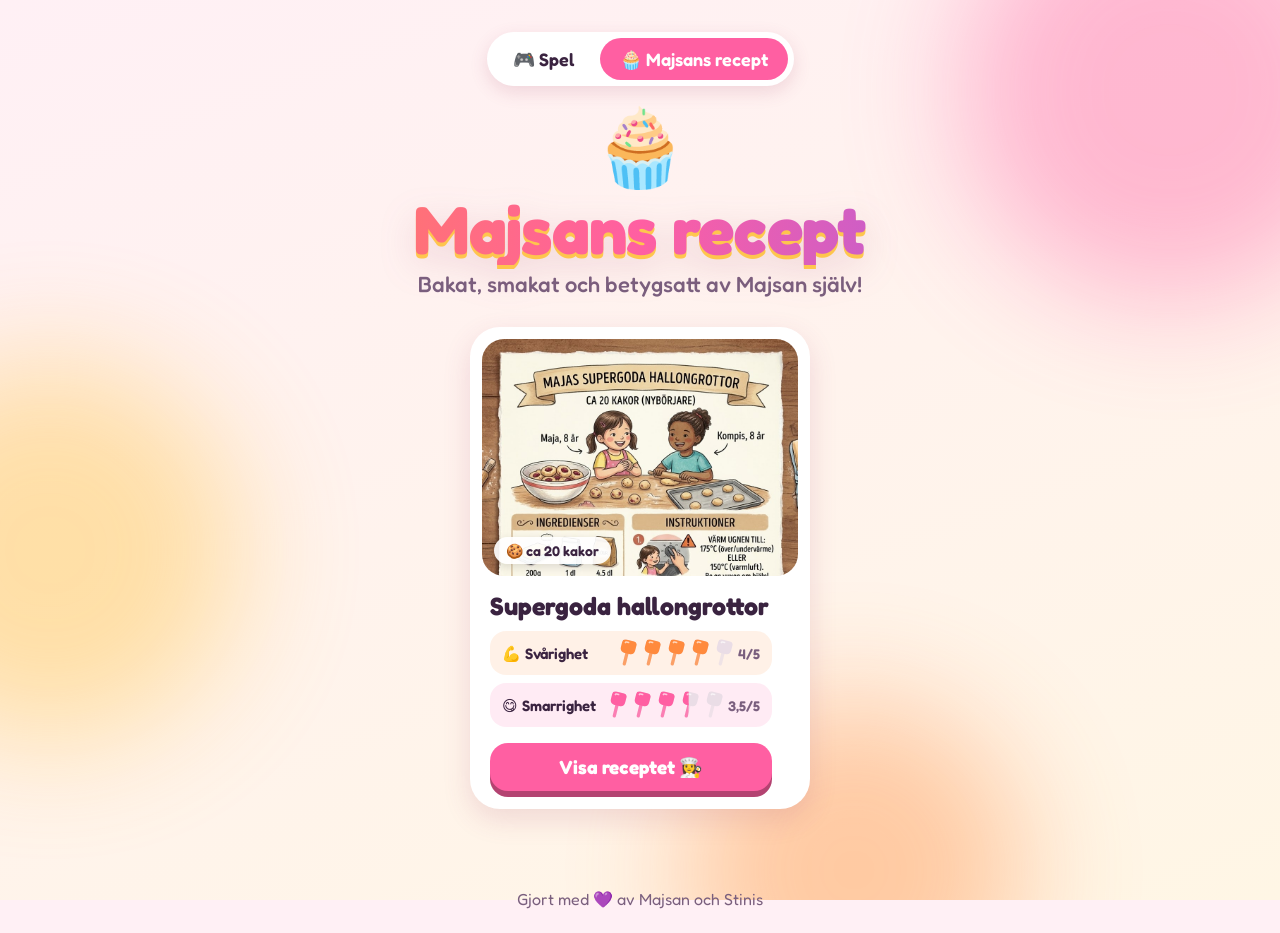
==== recept.html @ 4594a12e "Majsans recept: receptsida med betyg i bakslevar Co-Authored-By: Claude Opus 5.5 <noreply@anthropic." ====
<!DOCTYPE html>
<html lang="sv">
<head>
<meta charset="utf-8">
<meta name="viewport" content="width=device-width, initial-scale=1, viewport-fit=cover">
<meta name="robots" content="noindex, nofollow">
<title>Majsans recept</title>
<link rel="icon" href="data:image/svg+xml,<svg xmlns='http://www.w3.org/2000/svg' viewBox='0 0 100 100'><text y='.9em' font-size='90'>🧁</text></svg>">
<link rel="apple-touch-icon" href="ikoner/ikon-180.png">
<link rel="manifest" href="manifest.json">
<meta name="apple-mobile-web-app-capable" content="yes">
<meta name="mobile-web-app-capable" content="yes">
<meta name="theme-color" content="#fff0f5">
<link rel="preconnect" href="https://fonts.googleapis.com">
<link rel="preconnect" href="https://fonts.gstatic.com" crossorigin>
<link href="https://fonts.googleapis.com/css2?family=Fredoka:wght@400;500;600;700&display=swap" rel="stylesheet">
<style>
/* =========================================================
   FÄRGER – samma familj som spelhörnan, men varmare (bageri!)
   ========================================================= */
:root{
  --bg-1:#fff0f5;          /* bakgrund, överst */
  --bg-2:#fff6e5;          /* bakgrund, nederst */
  --ink:#3a2340;           /* text */
  --muted:#7a5f7e;         /* dämpad text */
  --card:#ffffff;
  --field:#ffffff;
  --ring:rgba(255,95,162,.35);
  --shadow:rgba(160,60,100,.16);
  --shadow-deep:rgba(160,60,100,.30);
  --slev-tom:#eadde6;      /* tom bakslev */

  --rosa:#ff5fa2;
  --gul:#ffc23d;
  --turkos:#1fcfc1;
  --lila:#8b5cf6;
  --orange:#ff8a3d;
  color-scheme:light;
}
@media (prefers-color-scheme: dark){
  :root:not([data-theme="light"]){
    --bg-1:#2a1630; --bg-2:#241a14; --ink:#fbeff6; --muted:#d2b6cb;
    --card:#36203c; --field:#40284a; --ring:rgba(255,150,200,.45);
    --shadow:rgba(0,0,0,.35); --shadow-deep:rgba(0,0,0,.55); --slev-tom:#5a4360;
    color-scheme:dark;
  }
}
:root[data-theme="dark"]{
  --bg-1:#2a1630; --bg-2:#241a14; --ink:#fbeff6; --muted:#d2b6cb;
  --card:#36203c; --field:#40284a; --ring:rgba(255,150,200,.45);
  --shadow:rgba(0,0,0,.35); --shadow-deep:rgba(0,0,0,.55); --slev-tom:#5a4360;
  color-scheme:dark;
}

/* =========================================================
   GRUND
   ========================================================= */
*{box-sizing:border-box}
html{-webkit-text-size-adjust:100%}
body{
  margin:0; min-height:100vh; color:var(--ink);
  background:linear-gradient(160deg,var(--bg-1),var(--bg-2)) fixed;
  background-color:var(--bg-1);
  font-family:'Fredoka',ui-rounded,'Arial Rounded MT Bold','Segoe UI',system-ui,sans-serif;
  overflow-x:hidden;
}
.blobs{position:fixed; inset:0; z-index:-1; pointer-events:none; overflow:hidden}
.blobs span{position:absolute; border-radius:50%; filter:blur(60px); opacity:.4; animation:drift 18s ease-in-out infinite alternate}
.blobs span:nth-child(1){width:420px; height:420px; background:var(--rosa);   top:-120px; right:-100px}
.blobs span:nth-child(2){width:380px; height:380px; background:var(--gul);    top:40%;    left:-140px; animation-delay:-6s}
.blobs span:nth-child(3){width:340px; height:340px; background:var(--orange); bottom:-140px; right:20%; animation-delay:-12s}
@keyframes drift{to{transform:translate(-40px,30px) scale(1.1)}}

main{max-width:1120px; margin:0 auto; padding:32px 16px 40px}

/* =========================================================
   MENY: Spel / Recept
   ========================================================= */
.nav{display:flex; justify-content:center; margin-bottom:22px}
.nav div{display:flex; gap:6px; padding:6px; background:var(--field); border-radius:999px; box-shadow:0 6px 18px var(--shadow)}
.nav a{
  text-decoration:none; color:var(--ink); font-weight:600; font-size:18px;
  padding:10px 20px; border-radius:999px; transition:background .2s, transform .15s;
}
.nav a:hover{transform:translateY(-1px)}
.nav a[aria-current="page"]{background:var(--rosa); color:#fff}
.nav a:focus-visible{outline:none; box-shadow:0 0 0 5px var(--ring)}

/* =========================================================
   RUBRIK
   ========================================================= */
header{text-align:center; margin-bottom:30px}
.logo{display:inline-block; font-size:clamp(52px,10vw,76px); line-height:1; animation:bounce 2.8s ease-in-out infinite}
@keyframes bounce{0%,100%{transform:translateY(0) rotate(-6deg)} 50%{transform:translateY(-10px) rotate(6deg)}}
h1{
  margin:10px 0 6px; font-weight:700; line-height:1.05; letter-spacing:-.01em;
  font-size:clamp(36px,7.5vw,68px); text-wrap:balance;
  background:linear-gradient(90deg,var(--orange),var(--rosa) 50%,var(--lila));
  -webkit-background-clip:text; background-clip:text; color:transparent;
  filter:drop-shadow(0 4px 0 rgba(255,194,61,.9)) drop-shadow(0 10px 18px var(--shadow));
}
header p{margin:0; font-size:clamp(18px,3vw,22px); color:var(--muted); font-weight:500}

/* =========================================================
   RECEPTKORT
   ========================================================= */
.grid{display:grid; grid-template-columns:repeat(auto-fit,minmax(270px,340px)); justify-content:center; gap:26px}
.card{
  position:relative; display:flex; flex-direction:column; text-align:left;
  font:inherit; color:var(--ink); cursor:pointer; border:none;
  background:var(--card); border-radius:30px; padding:12px;
  box-shadow:0 10px 28px var(--shadow);
  transition:transform .3s cubic-bezier(.34,1.56,.64,1), box-shadow .3s;
  animation:popin .5s backwards;
}
@keyframes popin{from{opacity:0; transform:translateY(24px) scale(.96)}}
.card:hover{transform:translateY(-8px); box-shadow:0 22px 44px var(--shadow-deep)}
.card:focus-visible{outline:none; box-shadow:0 0 0 6px var(--ring),0 22px 44px var(--shadow-deep)}

.media{position:relative; aspect-ratio:4/3; border-radius:22px; overflow:hidden; background:#f6e9dc}
.media img{width:100%; height:100%; object-fit:cover; object-position:top; display:block; transition:transform .5s ease}
.card:hover .media img{transform:scale(1.06)}
.new{
  position:absolute; top:12px; right:12px;
  background:var(--rosa); color:#fff; font-size:14px; font-weight:700;
  padding:5px 12px; border-radius:999px; box-shadow:0 3px 10px rgba(0,0,0,.18);
  animation:wiggle 1.6s ease-in-out infinite;
}
@keyframes wiggle{0%,100%{transform:rotate(-4deg) scale(1)} 50%{transform:rotate(4deg) scale(1.08)}}
.amount{
  position:absolute; left:12px; bottom:12px;
  background:rgba(255,255,255,.92); color:#3a2340; font-size:14px; font-weight:600;
  padding:5px 12px; border-radius:999px; box-shadow:0 3px 10px rgba(0,0,0,.12);
}

.body{display:flex; flex-direction:column; gap:10px; padding:16px 8px 6px; flex:1}
.body h2{margin:0; font-size:25px; font-weight:700; line-height:1.15}
.quote{margin:0; font-size:16px; color:var(--muted); font-style:italic}

/* Betyg med bakslevar */
.ratings{display:grid; gap:8px; margin-top:auto}
.rating{display:flex; flex-wrap:wrap; align-items:center; justify-content:space-between; gap:4px 10px;
  background:color-mix(in srgb,var(--c) 12%,transparent); padding:8px 12px; border-radius:16px}
.rating .label{font-size:15px; font-weight:600; white-space:nowrap}
.rating .score{font-size:14px; font-weight:600; color:var(--muted); margin-left:4px; white-space:nowrap}
.slevar{display:flex; align-items:center; gap:2px}
.slev{position:relative; width:22px; height:28px; display:inline-block; flex:none}
.slev svg{position:absolute; inset:0; width:22px; height:28px}
.slev .bas{color:var(--slev-tom)}
.slev .fyll{color:var(--c); clip-path:inset(0 calc(100% - var(--fyll)) 0 0)}
.r-svar{--c:var(--orange)}
.r-smar{--c:var(--rosa)}

.open{
  margin-top:6px; display:flex; align-items:center; justify-content:center; gap:8px;
  background:var(--rosa); color:#fff; font-size:19px; font-weight:700;
  padding:12px 18px; border-radius:18px;
  box-shadow:0 6px 0 color-mix(in srgb,var(--rosa) 70%,#000);
  transition:transform .3s cubic-bezier(.34,1.56,.64,1), box-shadow .3s;
}
.card:hover .open{transform:translateY(-4px); box-shadow:0 10px 0 color-mix(in srgb,var(--rosa) 70%,#000)}

.empty{text-align:center; color:var(--muted); font-size:20px; padding:30px 0}

/* =========================================================
   STOR BILD (när man trycker på ett recept)
   ========================================================= */
.viewer{
  position:fixed; inset:0; z-index:20; display:none;
  background:rgba(30,15,35,.82); -webkit-backdrop-filter:blur(4px); backdrop-filter:blur(4px);
  overflow-y:auto; -webkit-overflow-scrolling:touch;
  padding:calc(70px + env(safe-area-inset-top,0px)) 12px calc(24px + env(safe-area-inset-bottom,0px));
}
.viewer.open-now{display:block; animation:fade .2s}
@keyframes fade{from{opacity:0}}
.viewer-inner{max-width:900px; margin:0 auto}
.viewer img{width:100%; height:auto; display:block; border-radius:18px; box-shadow:0 20px 50px rgba(0,0,0,.5); background:#fff}
.viewer-bar{
  position:fixed; top:calc(12px + env(safe-area-inset-top,0px)); left:12px; right:12px; z-index:21;
  display:flex; justify-content:space-between; align-items:center; gap:10px; max-width:900px; margin:0 auto;
}
.viewer-bar h2{margin:0; color:#fff; font-size:22px; overflow:hidden; text-overflow:ellipsis; white-space:nowrap}
.vbtn{
  flex:none; display:grid; place-items:center; height:48px; min-width:48px; padding:0 14px;
  border:none; border-radius:999px; cursor:pointer; text-decoration:none;
  font:inherit; font-size:17px; font-weight:600; color:#3a2340; background:#fff;
  box-shadow:0 4px 14px rgba(0,0,0,.3);
}
.vbtn:focus-visible{outline:none; box-shadow:0 0 0 5px var(--ring)}
.vbtns{display:flex; gap:8px}
.viewer .ratings{margin:14px 0 0; background:var(--card); padding:12px; border-radius:18px}

footer{text-align:center; color:var(--muted); font-size:16px; padding:40px 16px 24px}

@media (prefers-reduced-motion:reduce){
  *,*::before,*::after{animation:none !important; transition:none !important}
}
</style>
</head>
<body>

<div class="blobs" aria-hidden="true"><span></span><span></span><span></span></div>

<main>
  <nav class="nav" aria-label="Meny">
    <div>
      <a href="./">🎮 Spel</a>
      <a href="recept.html" aria-current="page">🧁 Majsans recept</a>
    </div>
  </nav>

  <header>
    <div class="logo" aria-hidden="true">🧁</div>
    <h1>Majsans recept</h1>
    <p>Bakat, smakat och betygsatt av Majsan själv!</p>
  </header>

  <div class="grid" id="lista"></div>
  <p class="empty" id="tom" hidden>Inga recept än – snart kommer det något gott! 🍪</p>
</main>

<footer>Gjort med 💜 av Majsan och Stinis</footer>

<!-- Stor bild -->
<div class="viewer" id="visare" role="dialog" aria-modal="true" aria-labelledby="visareTitel">
  <div class="viewer-bar">
    <h2 id="visareTitel"></h2>
    <div class="vbtns">
      <a class="vbtn" id="visareOppna" href="#" target="_blank" rel="noopener" aria-label="Öppna bilden i en ny flik">🔍</a>
      <button class="vbtn" id="visareStang" type="button" aria-label="Stäng">✕</button>
    </div>
  </div>
  <div class="viewer-inner">
    <img id="visareBild" alt="">
    <div class="ratings" id="visareBetyg"></div>
  </div>
</div>

<!-- Listan med recept finns i filen recept.js -->
<script src="recept.js"></script>
<script>
/* =========================================================
   BAKSLEVAR
   En bakslev ritas två gånger: en grå i botten och en färgad
   ovanpå som klipps, så att man kan visa t.ex. en halv slev.
   ========================================================= */
const SLEV_SVG = `<svg viewBox="0 0 24 30" aria-hidden="true"><g transform="rotate(14 12 15)">
  <rect x="10.2" y="13" width="3.6" height="16" rx="1.8" fill="currentColor" opacity=".75"/>
  <path d="M4 4.5Q4 1 7.5 1H16.5Q20 1 20 4.5V10Q20 15.5 14.5 15.5H9.5Q4 15.5 4 10Z" fill="currentColor"/>
  <path d="M7.5 4.5Q7.5 3.5 8.5 3.5H11" stroke="rgba(255,255,255,.65)" stroke-width="1.6" fill="none" stroke-linecap="round"/>
  </g></svg>`;

function slevar(betyg){
  const rad = document.createElement("span");
  rad.className = "slevar";
  for (let i = 0; i < 5; i++) {
    const fyll = Math.max(0, Math.min(1, betyg - i)) * 100;
    const s = document.createElement("span");
    s.className = "slev";
    s.style.setProperty("--fyll", fyll + "%");
    s.innerHTML = SLEV_SVG + SLEV_SVG;
    s.children[0].classList.add("bas");
    s.children[1].classList.add("fyll");
    rad.append(s);
  }
  return rad;
}

function visaBetyg(text, ikon, betyg, klass){
  const rad = el("div", "rating " + klass);
  rad.setAttribute("aria-label", `${text}: ${String(betyg).replace(".", ",")} av 5 bakslevar`);
  const vanster = el("span", "label", ikon + " " + text);
  const hoger = el("span");
  hoger.style.display = "flex"; hoger.style.alignItems = "center";
  hoger.append(slevar(betyg), el("span", "score", String(betyg).replace(".", ",") + "/5"));
  rad.append(vanster, hoger);
  return rad;
}

function betygsruta(r){
  const ruta = document.createDocumentFragment();
  if (r.svarighet != null) ruta.append(visaBetyg("Svårighet", "💪", r.svarighet, "r-svar"));
  if (r.smarrighet != null) ruta.append(visaBetyg("Smarrighet", "😋", r.smarrighet, "r-smar"));
  return ruta;
}

/* =========================================================
   HJÄLPFUNKTIONER
   ========================================================= */
function el(tag, klass, text){
  const e = document.createElement(tag);
  if (klass) e.className = klass;
  if (text) e.textContent = text;
  return e;
}
function arNytt(r){
  if (!r.tillagd) return false;
  const dagar = (Date.now() - new Date(r.tillagd).getTime()) / 86400000;
  return dagar >= 0 && dagar <= 30;
}

/* =========================================================
   BYGG RECEPTKORTEN
   ========================================================= */
const lista = document.getElementById("lista");
document.getElementById("tom").hidden = RECEPT.length > 0;

RECEPT.forEach((r, i) => {
  const kort = el("button", "card");
  kort.type = "button";
  kort.style.animationDelay = (i * 70) + "ms";

  const media = el("div", "media");
  const img = el("img");
  img.src = r.bild; img.alt = ""; img.loading = "lazy";
  media.append(img);
  if (r.antal) media.append(el("span", "amount", "🍪 " + r.antal));
  if (arNytt(r)) media.append(el("span", "new", "✨ Nytt!"));

  const kropp = el("div", "body");
  kropp.append(el("h2", "", r.namn));
  if (r.kommentar) kropp.append(el("p", "quote", "”" + r.kommentar + "” – Majsan"));
  const betyg = el("div", "ratings");
  betyg.append(betygsruta(r));
  kropp.append(betyg, el("span", "open", "Visa receptet 👩‍🍳"));

  kort.append(media, kropp);
  kort.addEventListener("click", () => oppna(r, kort));
  lista.append(kort);
});

/* =========================================================
   STOR BILD
   ========================================================= */
const visare = document.getElementById("visare");
let senastKort = null;

function oppna(r, kort){
  senastKort = kort;
  document.getElementById("visareTitel").textContent = r.namn;
  const bild = document.getElementById("visareBild");
  bild.src = r.bild;
  bild.alt = "Receptet " + r.namn;
  document.getElementById("visareOppna").href = r.bild;
  const b = document.getElementById("visareBetyg");
  b.replaceChildren(betygsruta(r));
  visare.scrollTop = 0;
  visare.classList.add("open-now");
  document.body.style.overflow = "hidden";
  document.getElementById("visareStang").focus();
}
function stang(){
  visare.classList.remove("open-now");
  document.body.style.overflow = "";
  if (senastKort) senastKort.focus();
}
document.getElementById("visareStang").addEventListener("click", stang);
visare.addEventListener("click", (e) => { if (e.target === visare || e.target.classList.contains("viewer-inner")) stang(); });
addEventListener("keydown", (e) => { if (e.key === "Escape" && visare.classList.contains("open-now")) stang(); });
</script>
</body>
</html>
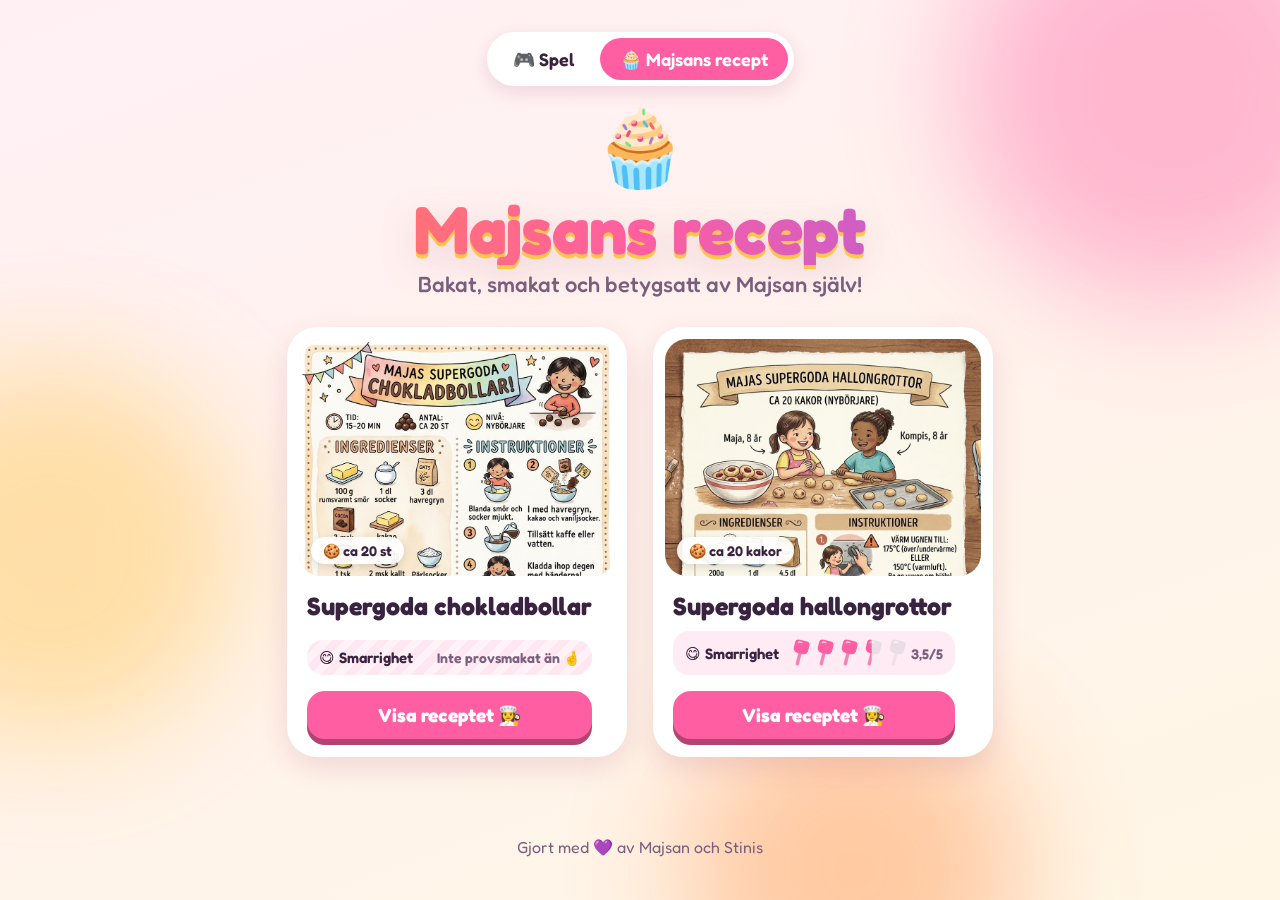
==== commit 999d61c3: "Nytt recept: chokladbollar. Svårighetsbetyget borttaget Co-Authored-By: Claude Opus 5.5 <noreply@ant" ====
--- a/recept.html
+++ b/recept.html
@@ -148,8 +148,8 @@
 .slev svg{position:absolute; inset:0; width:22px; height:28px}
 .slev .bas{color:var(--slev-tom)}
 .slev .fyll{color:var(--c); clip-path:inset(0 calc(100% - var(--fyll)) 0 0)}
-.r-svar{--c:var(--orange)}
 .r-smar{--c:var(--rosa)}
+.rating.vantar{background:repeating-linear-gradient(-45deg,color-mix(in srgb,var(--c) 8%,transparent) 0 8px,color-mix(in srgb,var(--c) 15%,transparent) 8px 16px)}
 
 .open{
   margin-top:6px; display:flex; align-items:center; justify-content:center; gap:8px;
@@ -279,8 +279,14 @@
 
 function betygsruta(r){
   const ruta = document.createDocumentFragment();
-  if (r.svarighet != null) ruta.append(visaBetyg("Svårighet", "💪", r.svarighet, "r-svar"));
-  if (r.smarrighet != null) ruta.append(visaBetyg("Smarrighet", "😋", r.smarrighet, "r-smar"));
+  if (r.smarrighet != null) {
+    ruta.append(visaBetyg("Smarrighet", "😋", r.smarrighet, "r-smar"));
+  } else {
+    // Inte bakat än – visa att betyget kommer
+    const rad = el("div", "rating r-smar vantar");
+    rad.append(el("span", "label", "😋 Smarrighet"), el("span", "score", "Inte provsmakat än 🤞"));
+    ruta.append(rad);
+  }
   return ruta;
 }
 
